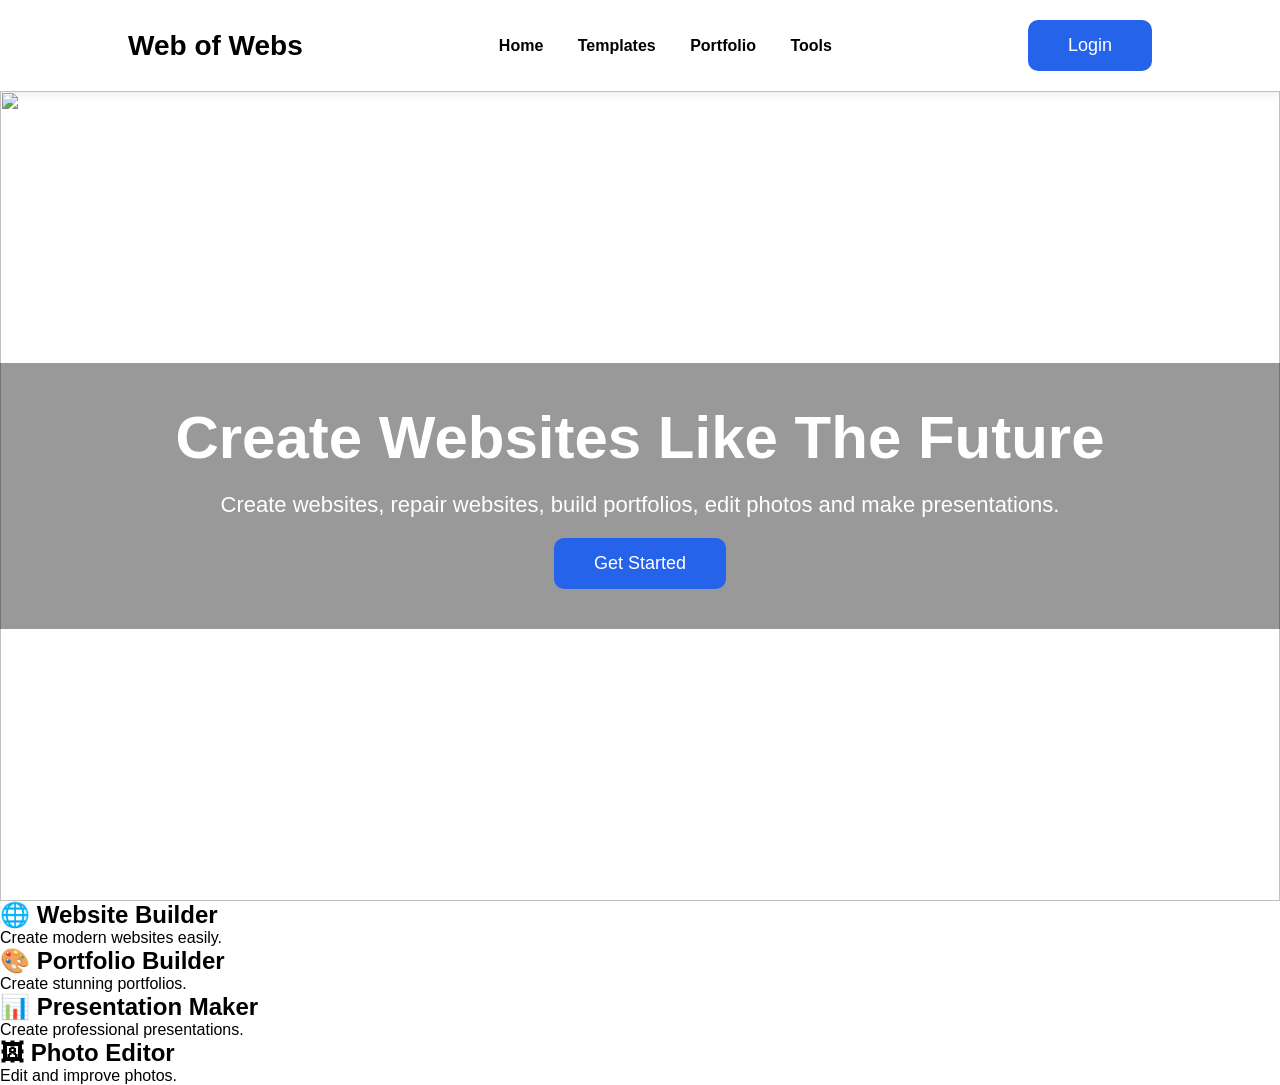
==== index.html @ 4b9c0c33 "Update index.html" ====
<!DOCTYPE html>
<html lang="en">
<head>
  <meta charset="UTF-8">
  <meta name="viewport" content="width=device-width, initial-scale=1.0">
  <title>Web of Webs</title>

  <link rel="stylesheet" href="style.css">
</head>

<body>

<header class="navbar">

  <div class="logo">Web of Webs</div>

  <nav>
    <a href="#">Home</a>
    <a href="#">Templates</a>
    <a href="#">Portfolio</a>
    <a href="#">Tools</a>
  </nav>

  <a href="login.html">
    <button class="nav-btn">Login</button>
  </a>

</header>

<section class="hero">

  <div class="overlay"></div>

  <div class="slider">

    <img src="https://images.unsplash.com/photo-1498050108023-c5249f4df085" class="slide active">

    <img src="https://images.unsplash.com/photo-1460925895917-afdab827c52f" class="slide">

    <img src="https://images.unsplash.com/photo-1559028012-481c04fa702d" class="slide">

  </div>

  <div class="hero-content">

    <h1>Create Websites Like The Future</h1>

    <p>
      Create websites, repair websites, build portfolios,
      edit photos and make presentations.
    </p>

    <a href="login.html">
      <button class="main-btn">Get Started</button>
    </a>

  </div>

</section>

<section class="features">

  <div class="feature-card">
    <h2>🌐 Website Builder</h2>
    <p>Create modern websites easily.</p>
  </div>

  <div class="feature-card">
    <h2>🎨 Portfolio Builder</h2>
    <p>Create stunning portfolios.</p>
  </div>

  <div class="feature-card">
    <h2>📊 Presentation Maker</h2>
    <p>Create professional presentations.</p>
  </div>

  <div class="feature-card">
    <h2>🖼 Photo Editor</h2>
    <p>Edit and improve photos.</p>
  </div>

</section>

<script src="script.js"></script>

</body>
</html>
---- style.css ----
*{
  margin:0;
  padding:0;
  box-sizing:border-box;
  font-family:Arial;
}

body{
  background:white;
}

header{
  display:flex;
  justify-content:space-between;
  align-items:center;
  padding:20px 10%;
  background:white;
  box-shadow:0 2px 10px rgba(0,0,0,0.1);
}

.logo{
  font-size:28px;
  font-weight:bold;
}

nav a{
  margin:0 15px;
  text-decoration:none;
  color:black;
  font-weight:bold;
}

.hero{
  position:relative;
  height:90vh;
  overflow:hidden;
}

.slider{
  position:absolute;
  width:100%;
  height:100%;
}

.slide{
  position:absolute;
  width:100%;
  height:100%;
  object-fit:cover;
  opacity:0;
  transition:1s;
}

.slide.active{
  opacity:1;
}

.hero-content{
  position:relative;
  z-index:10;
  color:white;
  text-align:center;
  top:50%;
  transform:translateY(-50%);
  background:rgba(0,0,0,0.4);
  padding:40px;
}

.hero-content h1{
  font-size:60px;
  margin-bottom:20px;
}

.hero-content p{
  font-size:22px;
  margin-bottom:20px;
}

button{
  padding:15px 40px;
  border:none;
  background:#2563eb;
  color:white;
  border-radius:10px;
  cursor:pointer;
  font-size:18px;
}

.login-page{
  background:#0f172a;
  display:flex;
  justify-content:center;
  align-items:center;
  height:100vh;
}

.login-box{
  width:350px;
  background:#111827;
  padding:30px;
  border-radius:15px;
}

.login-box h1{
  color:white;
  margin-bottom:20px;
  text-align:center;
}

.login-box input{
  width:100%;
  padding:12px;
  margin:10px 0;
}

.google-btn{
  background:white;
  color:black;
}

.dashboard{
  padding:40px;
}

.dashboard h1{
  margin-bottom:30px;
}

.cards{
  display:grid;
  grid-template-columns:repeat(auto-fit,minmax(250px,1fr));
  gap:20px;
}

.card{
  background:white;
  padding:30px;
  border-radius:15px;
  box-shadow:0 2px 10px rgba(0,0,0,0.1);
  transition:0.3s;
}

.card:hover{
  transform:translateY(-5px);
}

.logout{
  background:#ef4444;
  color:white;
}
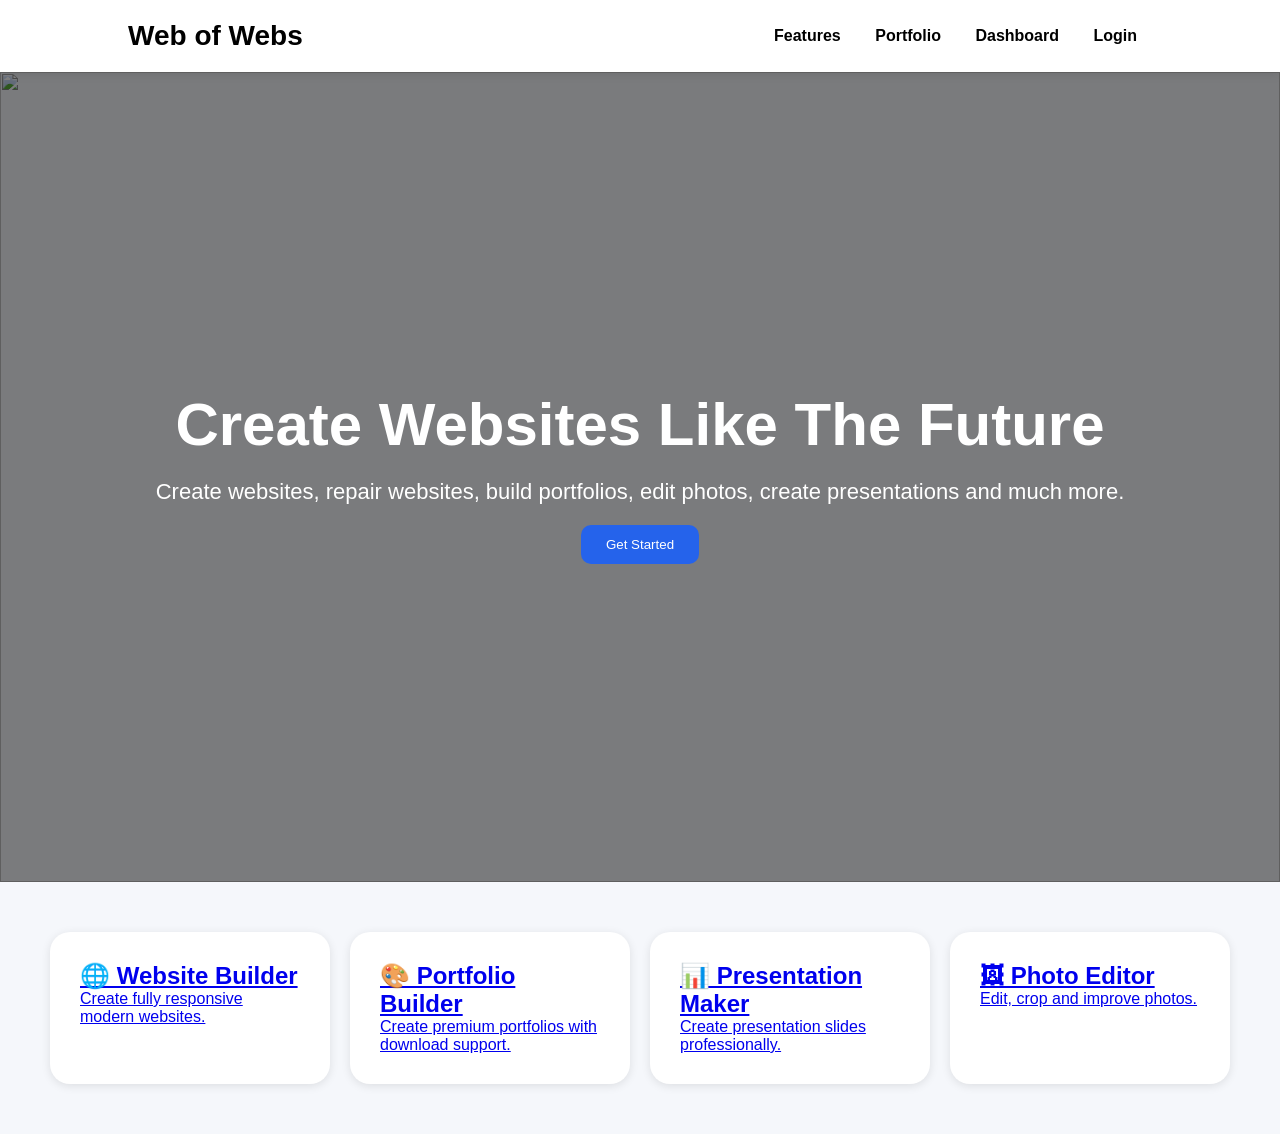
==== commit 85693b39: "Update index.html" ====
--- a/index.html
+++ b/index.html
@@ -4,81 +4,67 @@
   <meta charset="UTF-8">
   <meta name="viewport" content="width=device-width, initial-scale=1.0">
   <title>Web of Webs</title>
-
   <link rel="stylesheet" href="style.css">
 </head>
-
 <body>
 
 <header class="navbar">
-
   <div class="logo">Web of Webs</div>
 
   <nav>
-    <a href="#">Home</a>
-    <a href="#">Templates</a>
-    <a href="#">Portfolio</a>
-    <a href="#">Tools</a>
+    <a href="#features">Features</a>
+    <a href="portfolio.html">Portfolio</a>
+    <a href="dashboard.html">Dashboard</a>
+    <a href="login.html">Login</a>
   </nav>
-
-  <a href="login.html">
-    <button class="nav-btn">Login</button>
-  </a>
-
 </header>
 
 <section class="hero">
-
   <div class="overlay"></div>
 
   <div class="slider">
-
     <img src="https://images.unsplash.com/photo-1498050108023-c5249f4df085" class="slide active">
 
     <img src="https://images.unsplash.com/photo-1460925895917-afdab827c52f" class="slide">
 
     <img src="https://images.unsplash.com/photo-1559028012-481c04fa702d" class="slide">
-
   </div>
 
   <div class="hero-content">
-
     <h1>Create Websites Like The Future</h1>
 
     <p>
       Create websites, repair websites, build portfolios,
-      edit photos and make presentations.
+      edit photos, create presentations and much more.
     </p>
 
     <a href="login.html">
       <button class="main-btn">Get Started</button>
     </a>
-
   </div>
-
 </section>
 
-<section class="features">
+<section class="features" id="features">
 
-  <div class="feature-card">
+  <a href="website-builder.html" class="feature-card">
     <h2>🌐 Website Builder</h2>
-    <p>Create modern websites easily.</p>
-  </div>
+    <p>Create fully responsive modern websites.</p>
+  </a>
 
-  <div class="feature-card">
+  <a href="portfolio.html" class="feature-card">
     <h2>🎨 Portfolio Builder</h2>
-    <p>Create stunning portfolios.</p>
-  </div>
+    <p>Create premium portfolios with download support.</p>
+  </a>
 
-  <div class="feature-card">
+  <a href="presentation.html" class="feature-card">
     <h2>📊 Presentation Maker</h2>
-    <p>Create professional presentations.</p>
-  </div>
+    <p>Create presentation slides professionally.</p>
+  </a>
 
-  <div class="feature-card">
+  <a href="photo-editor.html" class="feature-card">
     <h2>🖼 Photo Editor</h2>
-    <p>Edit and improve photos.</p>
-  </div>
+    <p>Edit, crop and improve photos.</p>
+  </a>
 
 </section>
 
--- a/style.css
+++ b/style.css
@@ -6,10 +6,10 @@
 }
 
 body{
-  background:white;
+  background:#f5f7fb;
 }
 
-header{
+.navbar{
   display:flex;
   justify-content:space-between;
   align-items:center;
@@ -28,6 +28,17 @@
   text-decoration:none;
   color:black;
   font-weight:bold;
+}
+
+.nav-btn,
+.main-btn,
+button{
+  padding:12px 25px;
+  border:none;
+  background:#2563eb;
+  color:white;
+  border-radius:10px;
+  cursor:pointer;
 }
 
 .hero{
@@ -55,15 +66,21 @@
   opacity:1;
 }
 
+.overlay{
+  position:absolute;
+  width:100%;
+  height:100%;
+  background:rgba(0,0,0,0.5);
+  z-index:1;
+}
+
 .hero-content{
   position:relative;
-  z-index:10;
-  color:white;
+  z-index:2;
   text-align:center;
   top:50%;
   transform:translateY(-50%);
-  background:rgba(0,0,0,0.4);
-  padding:40px;
+  color:white;
 }
 
 .hero-content h1{
@@ -76,38 +93,36 @@
   margin-bottom:20px;
 }
 
-button{
-  padding:15px 40px;
-  border:none;
-  background:#2563eb;
-  color:white;
-  border-radius:10px;
-  cursor:pointer;
-  font-size:18px;
+.features{
+  display:grid;
+  grid-template-columns:repeat(auto-fit,minmax(250px,1fr));
+  gap:20px;
+  padding:50px;
 }
 
-.login-page{
-  background:#0f172a;
+.feature-card{
+  background:white;
+  padding:30px;
+  border-radius:20px;
+  box-shadow:0 2px 10px rgba(0,0,0,0.1);
+}
+
+.login-body{
   display:flex;
   justify-content:center;
   align-items:center;
   height:100vh;
+  background:#eef2ff;
 }
 
-.login-box{
+.login-container{
   width:350px;
-  background:#111827;
-  padding:30px;
-  border-radius:15px;
+  background:white;
+  padding:40px;
+  border-radius:20px;
 }
 
-.login-box h1{
-  color:white;
-  margin-bottom:20px;
-  text-align:center;
-}
-
-.login-box input{
+.login-container input{
   width:100%;
   padding:12px;
   margin:10px 0;
@@ -116,35 +131,60 @@
 .google-btn{
   background:white;
   color:black;
+  border:1px solid #ccc;
 }
 
-.dashboard{
-  padding:40px;
+.dashboard-body{
+  display:flex;
 }
 
-.dashboard h1{
+.sidebar{
+  width:250px;
+  background:#111827;
+  height:100vh;
+  padding:30px;
+}
+
+.sidebar h2{
+  color:white;
   margin-bottom:30px;
 }
 
-.cards{
+.sidebar a{
+  display:block;
+  color:white;
+  text-decoration:none;
+  margin:15px 0;
+}
+
+.main-content{
+  flex:1;
+  padding:30px;
+}
+
+.dashboard-grid{
   display:grid;
   grid-template-columns:repeat(auto-fit,minmax(250px,1fr));
   gap:20px;
+  margin-top:30px;
 }
 
-.card{
+.dashboard-card{
   background:white;
   padding:30px;
-  border-radius:15px;
+  border-radius:20px;
   box-shadow:0 2px 10px rgba(0,0,0,0.1);
-  transition:0.3s;
 }
 
-.card:hover{
-  transform:translateY(-5px);
+.portfolio-container{
+  width:500px;
+  margin:auto;
+  padding:50px;
 }
 
-.logout{
-  background:#ef4444;
-  color:white;
+.portfolio-container input,
+.portfolio-container textarea{
+  width:100%;
+  padding:12px;
+  margin:10px 0;
 }
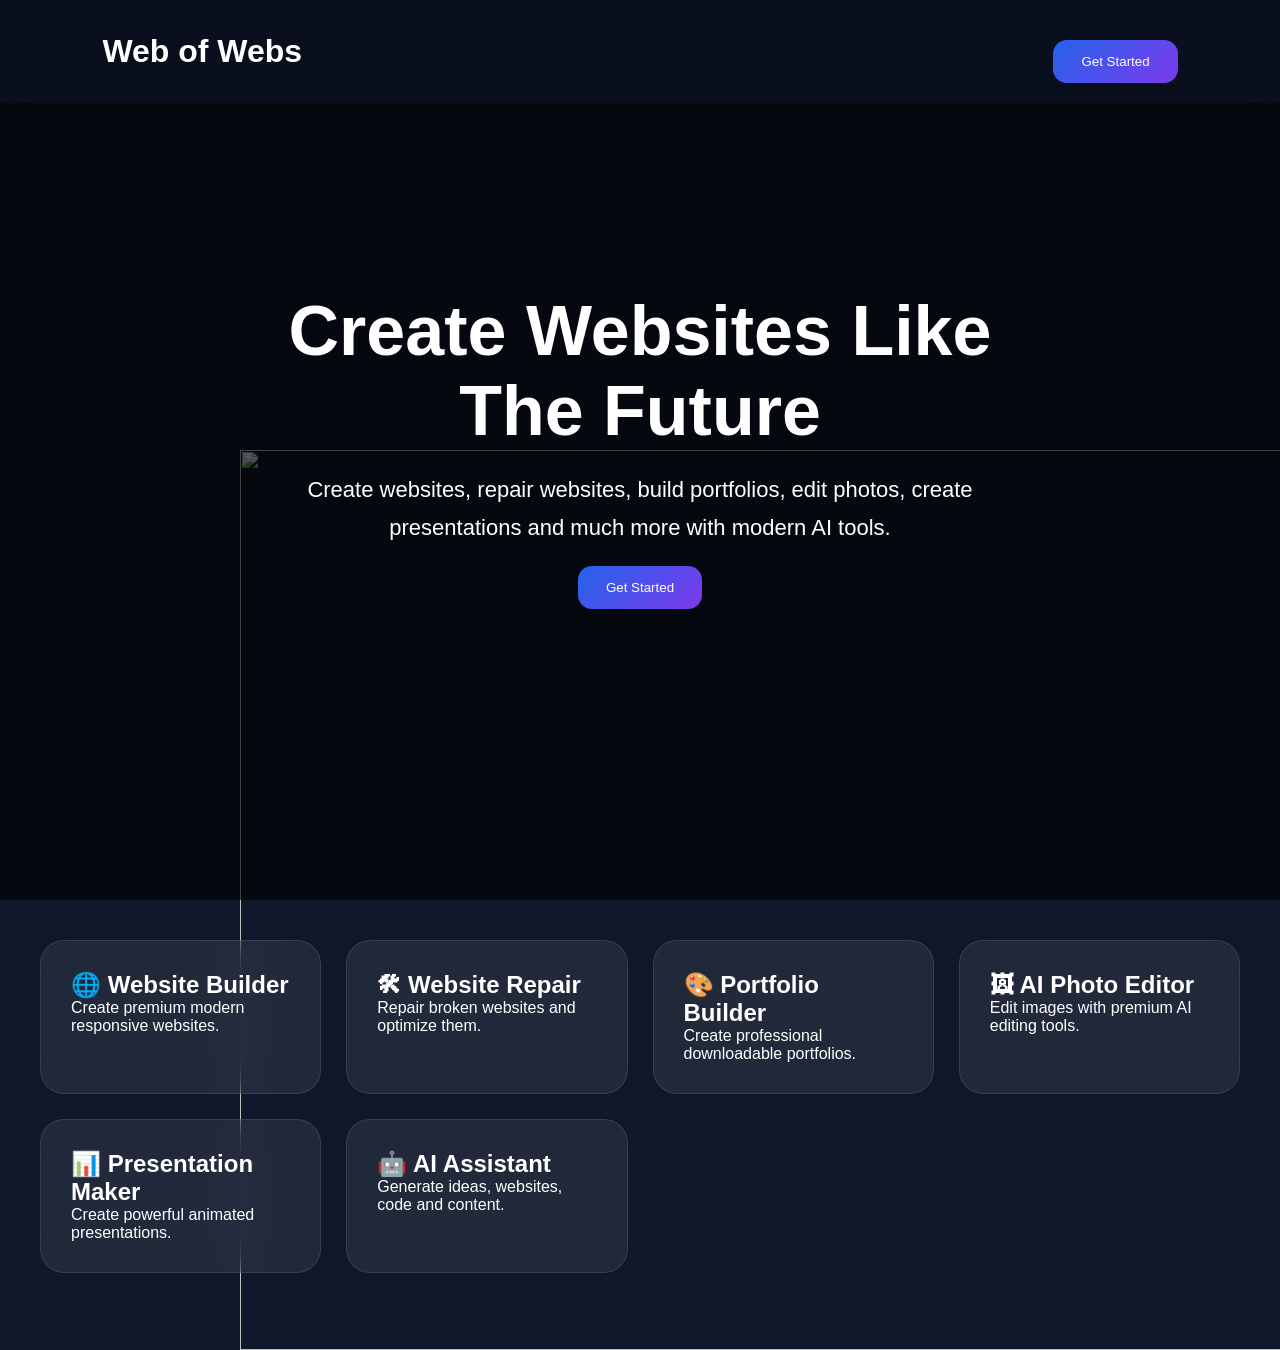
==== commit 2fccbaee: "Update index.html" ====
--- a/index.html
+++ b/index.html
@@ -1,74 +1,156 @@
 <!DOCTYPE html>
 <html lang="en">
+
 <head>
-  <meta charset="UTF-8">
-  <meta name="viewport" content="width=device-width, initial-scale=1.0">
-  <title>Web of Webs</title>
-  <link rel="stylesheet" href="style.css">
+
+<meta charset="UTF-8">
+
+<meta name="viewport" content="width=device-width, initial-scale=1.0">
+
+<title>Web of Webs</title>
+
+<link rel="stylesheet" href="style.css">
+
 </head>
+
 <body>
 
 <header class="navbar">
-  <div class="logo">Web of Webs</div>
 
-  <nav>
-    <a href="#features">Features</a>
-    <a href="portfolio.html">Portfolio</a>
-    <a href="dashboard.html">Dashboard</a>
-    <a href="login.html">Login</a>
-  </nav>
+<div class="logo">
+Web of Webs
+</div>
+
+<nav>
+
+<a href="login.html">
+
+<button class="main-btn">
+Get Started
+</button>
+
+</a>
+
+</nav>
+
 </header>
 
 <section class="hero">
-  <div class="overlay"></div>
 
-  <div class="slider">
-    <img src="https://images.unsplash.com/photo-1498050108023-c5249f4df085" class="slide active">
+<div class="slider">
 
-    <img src="https://images.unsplash.com/photo-1460925895917-afdab827c52f" class="slide">
+<img
+src="https://images.unsplash.com/photo-1498050108023-c5249f4df085?q=80&w=2000"
+class="slide active"
+>
 
-    <img src="https://images.unsplash.com/photo-1559028012-481c04fa702d" class="slide">
-  </div>
+<img
+src="https://images.unsplash.com/photo-1460925895917-afdab827c52f?q=80&w=2000"
+class="slide"
+>
 
-  <div class="hero-content">
-    <h1>Create Websites Like The Future</h1>
+<img
+src="https://images.unsplash.com/photo-1559028012-481c04fa702d?q=80&w=2000"
+class="slide"
+>
 
-    <p>
-      Create websites, repair websites, build portfolios,
-      edit photos, create presentations and much more.
-    </p>
+</div>
 
-    <a href="login.html">
-      <button class="main-btn">Get Started</button>
-    </a>
-  </div>
+<div class="overlay"></div>
+
+<div class="hero-content">
+
+<h1>
+Create Websites Like The Future
+</h1>
+
+<p>
+
+Create websites, repair websites,
+build portfolios, edit photos,
+create presentations and much more
+with modern AI tools.
+
+</p>
+
+<a href="login.html">
+
+<button class="main-btn hero-btn">
+Get Started
+</button>
+
+</a>
+
+</div>
+
 </section>
 
-<section class="features" id="features">
+<section class="features">
 
-  <a href="website-builder.html" class="feature-card">
-    <h2>🌐 Website Builder</h2>
-    <p>Create fully responsive modern websites.</p>
-  </a>
+<a href="website-builder.html" class="feature-card">
 
-  <a href="portfolio.html" class="feature-card">
-    <h2>🎨 Portfolio Builder</h2>
-    <p>Create premium portfolios with download support.</p>
-  </a>
+<h2>🌐 Website Builder</h2>
 
-  <a href="presentation.html" class="feature-card">
-    <h2>📊 Presentation Maker</h2>
-    <p>Create presentation slides professionally.</p>
-  </a>
+<p>
+Create premium modern responsive websites.
+</p>
 
-  <a href="photo-editor.html" class="feature-card">
-    <h2>🖼 Photo Editor</h2>
-    <p>Edit, crop and improve photos.</p>
-  </a>
+</a>
+
+<a href="repair.html" class="feature-card">
+
+<h2>🛠 Website Repair</h2>
+
+<p>
+Repair broken websites and optimize them.
+</p>
+
+</a>
+
+<a href="portfolio.html" class="feature-card">
+
+<h2>🎨 Portfolio Builder</h2>
+
+<p>
+Create professional downloadable portfolios.
+</p>
+
+</a>
+
+<a href="photo-editor.html" class="feature-card">
+
+<h2>🖼 AI Photo Editor</h2>
+
+<p>
+Edit images with premium AI editing tools.
+</p>
+
+</a>
+
+<a href="presentation.html" class="feature-card">
+
+<h2>📊 Presentation Maker</h2>
+
+<p>
+Create powerful animated presentations.
+</p>
+
+</a>
+
+<a href="#" class="feature-card">
+
+<h2>🤖 AI Assistant</h2>
+
+<p>
+Generate ideas, websites, code and content.
+</p>
+
+</a>
 
 </section>
 
 <script src="script.js"></script>
 
 </body>
+
 </html>
--- a/style.css
+++ b/style.css
@@ -1,190 +1,268 @@
 *{
-  margin:0;
-  padding:0;
-  box-sizing:border-box;
-  font-family:Arial;
+margin:0;
+padding:0;
+box-sizing:border-box;
+font-family:Inter,sans-serif;
 }
 
 body{
-  background:#f5f7fb;
+background:#0f172a;
+color:white;
+overflow-x:hidden;
 }
 
 .navbar{
-  display:flex;
-  justify-content:space-between;
-  align-items:center;
-  padding:20px 10%;
-  background:white;
-  box-shadow:0 2px 10px rgba(0,0,0,0.1);
+padding:20px 8%;
+display:flex;
+justify-content:space-between;
+align-items:center;
+position:fixed;
+width:100%;
+backdrop-filter:blur(20px);
+background:rgba(15,23,42,0.5);
+z-index:1000;
 }
 
 .logo{
-  font-size:28px;
-  font-weight:bold;
+font-size:32px;
+font-weight:700;
 }
 
 nav a{
-  margin:0 15px;
-  text-decoration:none;
-  color:black;
-  font-weight:bold;
-}
-
-.nav-btn,
+text-decoration:none;
+color:white;
+margin-left:20px;
+}
+
+.hero{
+height:100vh;
+display:flex;
+align-items:center;
+justify-content:center;
+position:relative;
+}
+
+.slide{
+position:absolute;
+width:100%;
+height:100%;
+object-fit:cover;
+opacity:0;
+transition:1s;
+}
+
+.slide.active{
+opacity:1;
+}
+
+.overlay{
+position:absolute;
+width:100%;
+height:100%;
+background:rgba(0,0,0,0.65);
+}
+
+.hero-content{
+position:relative;
+z-index:2;
+text-align:center;
+max-width:800px;
+}
+
+.hero-content h1{
+font-size:70px;
+margin-bottom:20px;
+}
+
+.hero-content p{
+font-size:22px;
+line-height:1.7;
+}
+
 .main-btn,
 button{
-  padding:12px 25px;
-  border:none;
-  background:#2563eb;
-  color:white;
-  border-radius:10px;
-  cursor:pointer;
-}
-
-.hero{
-  position:relative;
-  height:90vh;
-  overflow:hidden;
-}
-
-.slider{
-  position:absolute;
-  width:100%;
-  height:100%;
-}
-
-.slide{
-  position:absolute;
-  width:100%;
-  height:100%;
-  object-fit:cover;
-  opacity:0;
-  transition:1s;
-}
-
-.slide.active{
-  opacity:1;
-}
-
-.overlay{
-  position:absolute;
-  width:100%;
-  height:100%;
-  background:rgba(0,0,0,0.5);
-  z-index:1;
-}
-
-.hero-content{
-  position:relative;
-  z-index:2;
-  text-align:center;
-  top:50%;
-  transform:translateY(-50%);
-  color:white;
+background:linear-gradient(135deg,#2563eb,#7c3aed);
+border:none;
+padding:14px 28px;
+border-radius:14px;
+color:white;
+margin-top:20px;
+cursor:pointer;
+transition:0.3s;
+}
+
+button:hover{
+transform:translateY(-3px);
+}
+
+.features,
+.dashboard-grid{
+display:grid;
+grid-template-columns:repeat(auto-fit,minmax(280px,1fr));
+gap:25px;
+padding:40px;
+}
+
+.feature-card,
+.modern-card{
+background:rgba(255,255,255,0.08);
+backdrop-filter:blur(18px);
+padding:30px;
+border-radius:24px;
+text-decoration:none;
+color:white;
+transition:0.3s;
+border:1px solid rgba(255,255,255,0.1);
+}
+
+.feature-card:hover,
+.modern-card:hover{
+transform:translateY(-10px);
+}
+
+.login-body{
+height:100vh;
+display:flex;
+justify-content:center;
+align-items:center;
+background:linear-gradient(135deg,#0f172a,#111827,#312e81);
+}
+
+.login-container{
+width:380px;
+background:rgba(255,255,255,0.08);
+padding:40px;
+border-radius:28px;
+backdrop-filter:blur(20px);
+}
+
+.login-container input{
+width:100%;
+padding:14px;
+margin-top:15px;
+border:none;
+border-radius:12px;
+}
+
+.dashboard-body{
+display:flex;
+background:#020617;
+}
+
+.sidebar{
+width:280px;
+height:100vh;
+position:fixed;
+padding:30px;
+background:rgba(15,23,42,0.95);
+}
+
+.sidebar a{
+display:block;
+text-decoration:none;
+color:white;
+padding:14px;
+margin-top:10px;
+border-radius:12px;
+transition:0.3s;
+}
+
+.sidebar a:hover{
+background:rgba(255,255,255,0.1);
+}
+
+.main-content{
+margin-left:280px;
+width:100%;
+padding:40px;
+}
+
+.hero-dashboard{
+padding:40px;
+border-radius:30px;
+background:linear-gradient(135deg,#2563eb,#7c3aed);
+margin-bottom:30px;
+}
+
+.hero-dashboard h1{
+font-size:52px;
+}
+
+.tool-body{
+background:#020617;
+min-height:100vh;
+}
+
+.tool-navbar{
+display:flex;
+justify-content:space-between;
+padding:30px 6%;
+align-items:center;
+}
+
+.tool-navbar a{
+color:white;
+text-decoration:none;
+}
+
+.editor-layout{
+display:flex;
+gap:30px;
+padding:20px 6%;
+}
+
+.editor-sidebar{
+width:300px;
+background:rgba(255,255,255,0.06);
+padding:25px;
+border-radius:25px;
+height:80vh;
+overflow:auto;
+}
+
+.editor-sidebar button{
+width:100%;
+margin-top:12px;
+}
+
+.editor-main{
+flex:1;
+}
+
+.upload-box{
+border:2px dashed rgba(255,255,255,0.3);
+padding:50px;
+border-radius:25px;
+display:block;
+text-align:center;
+margin-bottom:20px;
+}
+
+.preview-box{
+background:rgba(255,255,255,0.08);
+padding:20px;
+border-radius:25px;
+}
+
+.preview-box img{
+width:100%;
+border-radius:20px;
+}
+
+@media(max-width:900px){
+.sidebar{
+display:none;
+}
+
+.main-content{
+margin-left:0;
 }
 
 .hero-content h1{
-  font-size:60px;
-  margin-bottom:20px;
-}
-
-.hero-content p{
-  font-size:22px;
-  margin-bottom:20px;
-}
-
-.features{
-  display:grid;
-  grid-template-columns:repeat(auto-fit,minmax(250px,1fr));
-  gap:20px;
-  padding:50px;
-}
-
-.feature-card{
-  background:white;
-  padding:30px;
-  border-radius:20px;
-  box-shadow:0 2px 10px rgba(0,0,0,0.1);
-}
-
-.login-body{
-  display:flex;
-  justify-content:center;
-  align-items:center;
-  height:100vh;
-  background:#eef2ff;
-}
-
-.login-container{
-  width:350px;
-  background:white;
-  padding:40px;
-  border-radius:20px;
-}
-
-.login-container input{
-  width:100%;
-  padding:12px;
-  margin:10px 0;
-}
-
-.google-btn{
-  background:white;
-  color:black;
-  border:1px solid #ccc;
-}
-
-.dashboard-body{
-  display:flex;
-}
-
-.sidebar{
-  width:250px;
-  background:#111827;
-  height:100vh;
-  padding:30px;
-}
-
-.sidebar h2{
-  color:white;
-  margin-bottom:30px;
-}
-
-.sidebar a{
-  display:block;
-  color:white;
-  text-decoration:none;
-  margin:15px 0;
-}
-
-.main-content{
-  flex:1;
-  padding:30px;
-}
-
-.dashboard-grid{
-  display:grid;
-  grid-template-columns:repeat(auto-fit,minmax(250px,1fr));
-  gap:20px;
-  margin-top:30px;
-}
-
-.dashboard-card{
-  background:white;
-  padding:30px;
-  border-radius:20px;
-  box-shadow:0 2px 10px rgba(0,0,0,0.1);
-}
-
-.portfolio-container{
-  width:500px;
-  margin:auto;
-  padding:50px;
-}
-
-.portfolio-container input,
-.portfolio-container textarea{
-  width:100%;
-  padding:12px;
-  margin:10px 0;
-}
+font-size:42px;
+}
+
+.editor-layout{
+flex-direction:column;
+}
+}
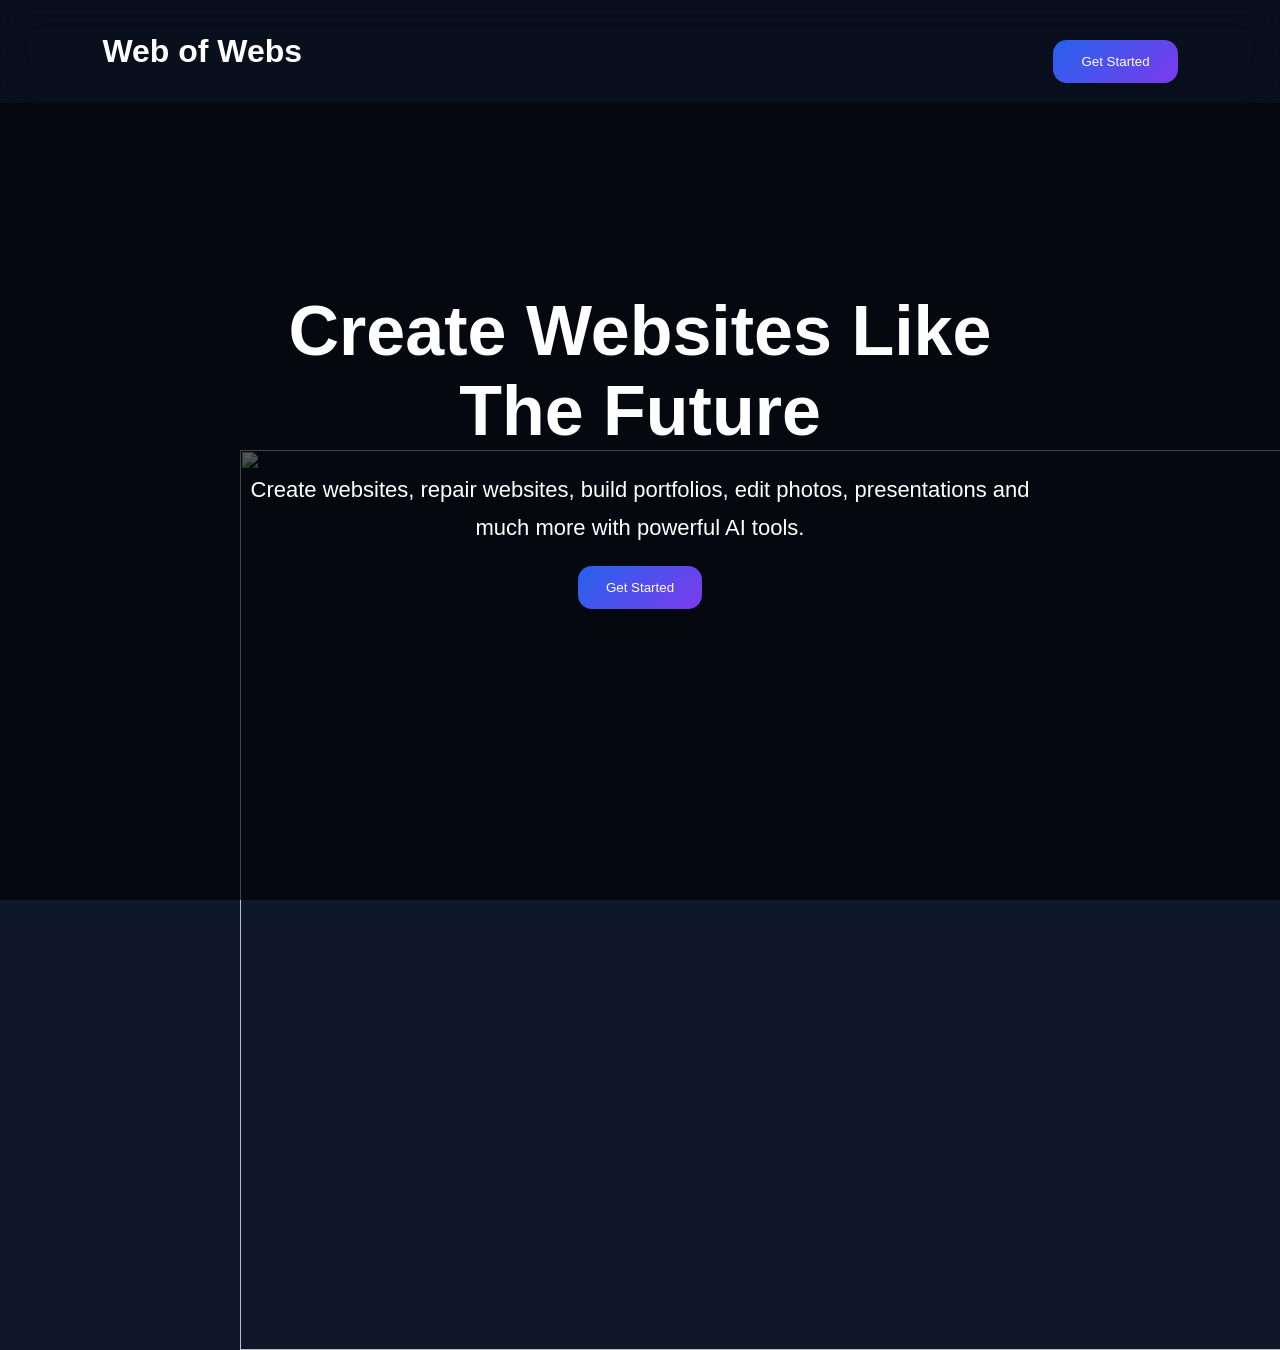
==== commit 0c72f502: "Update index.html" ====
--- a/index.html
+++ b/index.html
@@ -68,8 +68,8 @@
 
 Create websites, repair websites,
 build portfolios, edit photos,
-create presentations and much more
-with modern AI tools.
+presentations and much more
+with powerful AI tools.
 
 </p>
 
@@ -85,70 +85,6 @@
 
 </section>
 
-<section class="features">
-
-<a href="website-builder.html" class="feature-card">
-
-<h2>🌐 Website Builder</h2>
-
-<p>
-Create premium modern responsive websites.
-</p>
-
-</a>
-
-<a href="repair.html" class="feature-card">
-
-<h2>🛠 Website Repair</h2>
-
-<p>
-Repair broken websites and optimize them.
-</p>
-
-</a>
-
-<a href="portfolio.html" class="feature-card">
-
-<h2>🎨 Portfolio Builder</h2>
-
-<p>
-Create professional downloadable portfolios.
-</p>
-
-</a>
-
-<a href="photo-editor.html" class="feature-card">
-
-<h2>🖼 AI Photo Editor</h2>
-
-<p>
-Edit images with premium AI editing tools.
-</p>
-
-</a>
-
-<a href="presentation.html" class="feature-card">
-
-<h2>📊 Presentation Maker</h2>
-
-<p>
-Create powerful animated presentations.
-</p>
-
-</a>
-
-<a href="#" class="feature-card">
-
-<h2>🤖 AI Assistant</h2>
-
-<p>
-Generate ideas, websites, code and content.
-</p>
-
-</a>
-
-</section>
-
 <script src="script.js"></script>
 
 </body>
